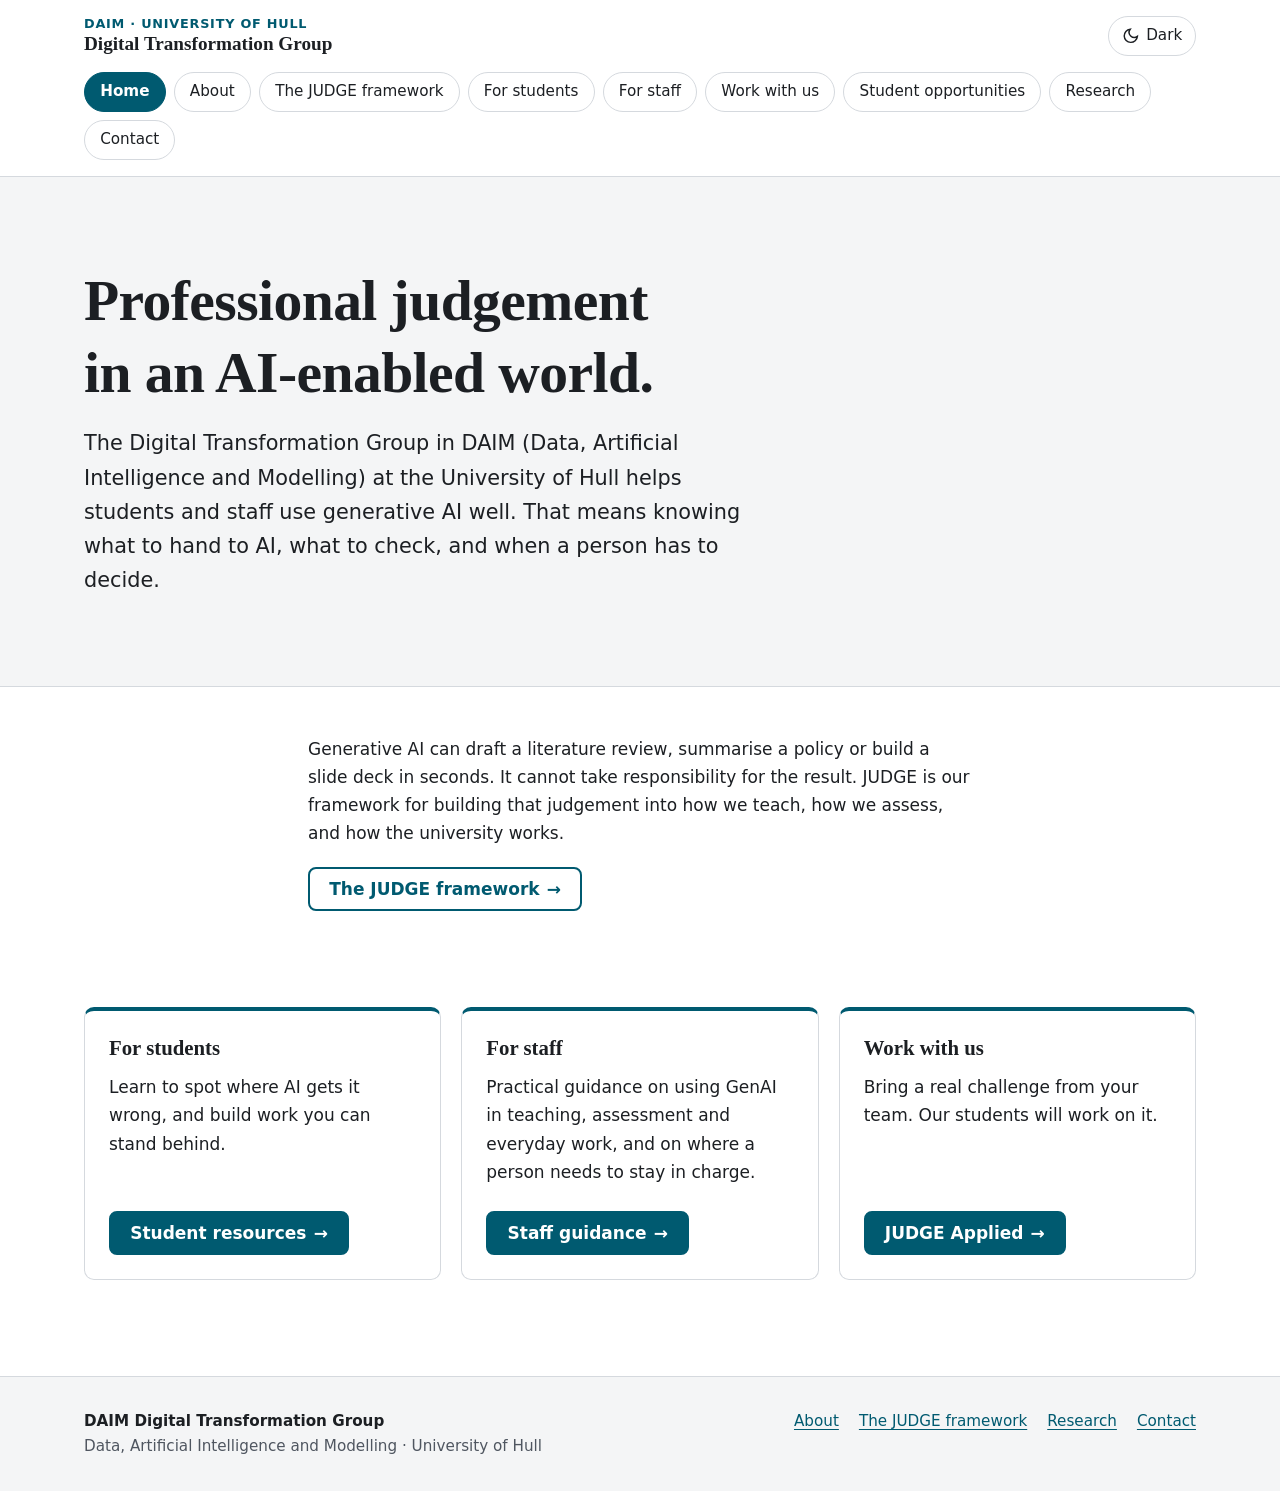
==== index.html @ eb111601 "Add static website for the DAIM Digital Transformation Group Nine pages from content/site-copy.md, s" ====
<!DOCTYPE html>
<html lang="en-GB">
<head>
  <meta charset="utf-8">
  <meta name="viewport" content="width=device-width, initial-scale=1">
  <title>Professional judgement in an AI-enabled world. | DAIM Digital Transformation Group</title>
  <meta name="description" content="DAIM's Digital Transformation Group, University of Hull: the JUDGE framework for professional judgement with generative AI.">
  <meta property="og:title" content="Professional judgement in an AI-enabled world. | DAIM Digital Transformation Group">
  <meta property="og:description" content="DAIM's Digital Transformation Group, University of Hull: the JUDGE framework for professional judgement with generative AI.">
  <meta property="og:type" content="website">
  <meta name="color-scheme" content="light dark">
  <script>
    /* Apply a saved light/dark choice before the page paints. */
    (function () {
      var d = document.documentElement;
      d.classList.add('js');
      try { var t = localStorage.getItem('theme'); if (t) d.setAttribute('data-theme', t); } catch (e) {}
    })();
  </script>
  <link rel="stylesheet" href="assets/css/style.css">
  <script src="assets/js/main.js" defer></script>
</head>
<body>
  <a class="skip-link" href="#main">Skip to main content</a>

  <!-- SHARED HEADER: identical on every page (only aria-current changes). -->
  <header class="site-header">
    <div class="wrap header-inner">
      <a class="brand" href="index.html">
        <span class="brand-kicker">DAIM · University of Hull</span>
        <span class="brand-name">Digital Transformation Group</span>
      </a>
      <div class="header-actions">
        <button class="icon-button theme-toggle" type="button" hidden><svg class="icon-moon" viewBox="0 0 24 24" fill="none" stroke="currentColor" stroke-width="2" aria-hidden="true"><path d="M21 12.8A9 9 0 1 1 11.2 3a7 7 0 0 0 9.8 9.8z"/></svg><svg class="icon-sun" viewBox="0 0 24 24" fill="none" stroke="currentColor" stroke-width="2" aria-hidden="true"><circle cx="12" cy="12" r="4"/><path d="M12 2v2M12 20v2M4.9 4.9l1.4 1.4M17.7 17.7l1.4 1.4M2 12h2M20 12h2M4.9 19.1l1.4-1.4M17.7 6.3l1.4-1.4"/></svg><span class="label">Dark</span></button>
        <button class="icon-button nav-toggle" type="button" aria-expanded="false" aria-controls="site-nav" hidden>Menu</button>
      </div>
    </div>
    <nav id="site-nav" class="site-nav" aria-label="Main">
      <div class="wrap">
        <ul>
          <li><a class="nav-button" href="index.html" aria-current="page">Home</a></li>
          <li><a class="nav-button" href="about.html">About</a></li>
          <li><a class="nav-button" href="judge.html">The JUDGE framework</a></li>
          <li><a class="nav-button" href="students.html">For students</a></li>
          <li><a class="nav-button" href="staff.html">For staff</a></li>
          <li><a class="nav-button" href="work-with-us.html">Work with us</a></li>
          <li><a class="nav-button" href="opportunities.html">Student opportunities</a></li>
          <li><a class="nav-button" href="research.html">Research</a></li>
          <li><a class="nav-button" href="contact.html">Contact</a></li>
        </ul>
      </div>
    </nav>
  </header>
  <!-- END SHARED HEADER -->

  <main id="main">

    <section class="page-header hero" aria-labelledby="hero-title">
      <div class="wrap">
        <h1 id="hero-title">Professional judgement in an AI-enabled world.</h1>
        <p class="lede">The Digital Transformation Group in DAIM (Data, Artificial Intelligence and Modelling) at the University of Hull helps students and staff use generative AI well. That means knowing what to hand to AI, what to check, and when a person has to decide.</p>
      </div>
    </section>

    <section class="section" aria-label="Introduction">
      <div class="wrap prose">
        <p>Generative AI can draft a literature review, summarise a policy or build a slide deck in seconds. It cannot take responsibility for the result. JUDGE is our framework for building that judgement into how we teach, how we assess, and how the university works.</p>
        <div class="actions"><a class="button button-secondary" href="judge.html">The JUDGE framework</a></div>
      </div>
    </section>

    <section class="section" aria-label="Where to start">
      <div class="wrap">
        <ul class="card-grid">
          <li class="card">
            <h2>For students</h2>
            <p>Learn to spot where AI gets it wrong, and build work you can stand behind.</p>
            <div class="actions"><a class="button" href="students.html">Student resources</a></div>
          </li>
          <li class="card">
            <h2>For staff</h2>
            <p>Practical guidance on using GenAI in teaching, assessment and everyday work, and on where a person needs to stay in charge.</p>
            <div class="actions"><a class="button" href="staff.html">Staff guidance</a></div>
          </li>
          <li class="card">
            <h2>Work with us</h2>
            <p>Bring a real challenge from your team. Our students will work on it.</p>
            <div class="actions"><a class="button" href="work-with-us.html">JUDGE Applied</a></div>
          </li>
        </ul>
      </div>
    </section>
  </main>

  <!-- SHARED FOOTER: identical on every page. -->
  <footer class="site-footer">
    <div class="wrap footer-inner">
      <div>
        <p class="footer-name">DAIM Digital Transformation Group</p>
        <p>Data, Artificial Intelligence and Modelling · University of Hull</p>
      </div>
      <nav class="footer-nav" aria-label="Footer">
        <ul>
          <li><a href="about.html">About</a></li>
          <li><a href="judge.html">The JUDGE framework</a></li>
          <li><a href="research.html">Research</a></li>
          <li><a href="contact.html">Contact</a></li>
        </ul>
      </nav>
    </div>
  </footer>
  <!-- END SHARED FOOTER -->
</body>
</html>
---- assets/css/style.css ----
/* ==========================================================================
   DAIM Digital Transformation Group — site styles
   --------------------------------------------------------------------------
   BRAND COLOURS: change the values in this first block to match DAIM or
   University of Hull branding. Everything else is derived from them.
   Keep text contrast at WCAG AA (4.5:1) against the backgrounds below:
   - --brand-accent-light is used on near-white backgrounds (light mode)
   - --brand-accent-dark  is used on near-black backgrounds (dark mode)
   ========================================================================== */
:root {
  --brand-accent-light: #005a70;   /* deep teal: 7.5:1 on white */
  --brand-accent-dark:  #6cc6dc;   /* light teal: 9:1 on #14171a */
}

/* ---------- Light theme (default) ---------- */
:root {
  color-scheme: light;
  --bg: #ffffff;
  --bg-subtle: #f4f5f6;
  --surface: #ffffff;
  --text: #1c1f23;
  --text-muted: #4f5660;          /* 7.4:1 on white */
  --border: #d5d9de;
  --accent: var(--brand-accent-light);
  --accent-contrast: #ffffff;     /* text on accent backgrounds */
  --accent-soft: color-mix(in srgb, var(--accent) 9%, var(--bg));
  --focus: var(--accent);

  /* Placeholder tags: deliberately loud so they are easy to find */
  --ph-bg: #fff1a8;
  --ph-text: #3b2f00;
  --ph-border: #a37a00;
}

/* ---------- Dark theme: follows the system unless the visitor picked one ---------- */
@media (prefers-color-scheme: dark) {
  :root:not([data-theme="light"]) {
    color-scheme: dark;
    --bg: #14171a;
    --bg-subtle: #1c2024;
    --surface: #1c2024;
    --text: #e8eaed;
    --text-muted: #b0b6bd;
    --border: #353b42;
    --accent: var(--brand-accent-dark);
    --accent-contrast: #0b1214;
    --ph-bg: #4a3c00;
    --ph-text: #ffe88a;
    --ph-border: #c9a227;
  }
}
:root[data-theme="dark"] {
  color-scheme: dark;
  --bg: #14171a;
  --bg-subtle: #1c2024;
  --surface: #1c2024;
  --text: #e8eaed;
  --text-muted: #b0b6bd;
  --border: #353b42;
  --accent: var(--brand-accent-dark);
  --accent-contrast: #0b1214;
  --ph-bg: #4a3c00;
  --ph-text: #ffe88a;
  --ph-border: #c9a227;
}

/* ---------- Base ---------- */
*, *::before, *::after { box-sizing: border-box; }

html { -webkit-text-size-adjust: 100%; }

body {
  margin: 0;
  background: var(--bg);
  color: var(--text);
  font-family: system-ui, -apple-system, "Segoe UI", Roboto, "Helvetica Neue", Arial, sans-serif;
  font-size: 1.0625rem;
  line-height: 1.65;
  display: flex;
  flex-direction: column;
  min-height: 100vh;
}

main { flex: 1; }

h1, h2, h3 {
  font-family: Georgia, "Iowan Old Style", "Times New Roman", serif;
  font-weight: 600;
  line-height: 1.25;
  margin: 0 0 0.6em;
}
h1 { font-size: clamp(1.9rem, 1.4rem + 2.2vw, 2.75rem); letter-spacing: -0.01em; }
h2 { font-size: clamp(1.4rem, 1.2rem + 0.9vw, 1.75rem); margin-top: 2.2em; }
h3 { font-size: 1.2rem; margin-top: 1.6em; }

p, ul, ol { margin: 0 0 1em; }
li + li { margin-top: 0.35em; }

a { color: var(--accent); text-underline-offset: 0.18em; }
a:hover { text-decoration-thickness: 2px; }

:focus-visible {
  outline: 3px solid var(--focus);
  outline-offset: 2px;
  border-radius: 2px;
}

.wrap {
  width: 100%;
  max-width: 72rem;
  margin: 0 auto;
  padding-inline: 1.25rem;
}
.prose { max-width: 44rem; }

.visually-hidden {
  position: absolute !important;
  width: 1px; height: 1px;
  overflow: hidden;
  clip: rect(0 0 0 0);
  white-space: nowrap;
}
.after-grid { margin-top: 2rem; }

.skip-link {
  position: absolute;
  left: 1rem;
  top: -100px;
  background: var(--accent);
  color: var(--accent-contrast);
  padding: 0.5rem 1rem;
  z-index: 100;
  border-radius: 0 0 6px 6px;
}
.skip-link:focus { top: 0; }

/* ---------- Placeholders: [square-bracket] text still to be filled in ---------- */
.placeholder {
  background: var(--ph-bg);
  color: var(--ph-text);
  border: 1px dashed var(--ph-border);
  border-radius: 4px;
  padding: 0.05em 0.35em;
  font-size: 0.95em;
  font-weight: 600;
  -webkit-box-decoration-break: clone;
  box-decoration-break: clone;
}

/* ---------- Header and navigation ---------- */
.site-header {
  border-bottom: 1px solid var(--border);
  background: var(--bg);
}
.header-inner {
  display: flex;
  align-items: center;
  justify-content: space-between;
  gap: 1rem;
  padding-block: 1rem;
}
.brand {
  display: flex;
  flex-direction: column;
  text-decoration: none;
  color: var(--text);
  line-height: 1.25;
}
.brand-kicker {
  font-size: 0.8rem;
  font-weight: 600;
  letter-spacing: 0.06em;
  text-transform: uppercase;
  color: var(--accent);
}
.brand-name {
  font-family: Georgia, "Times New Roman", serif;
  font-size: 1.2rem;
  font-weight: 600;
}
.header-actions { display: flex; gap: 0.5rem; }

.icon-button {
  font: inherit;
  font-size: 0.95rem;
  display: inline-flex;
  align-items: center;
  gap: 0.4rem;
  min-height: 2.5rem;
  padding: 0.35rem 0.8rem;
  border: 1px solid var(--border);
  border-radius: 999px;
  background: var(--surface);
  color: var(--text);
  cursor: pointer;
}
.icon-button:hover { border-color: var(--accent); }
.icon-button svg { width: 1.1rem; height: 1.1rem; }

.theme-toggle .icon-sun { display: none; }
:root[data-theme="dark"] .theme-toggle .icon-sun { display: inline; }
:root[data-theme="dark"] .theme-toggle .icon-moon { display: none; }
@media (prefers-color-scheme: dark) {
  :root:not([data-theme="light"]) .theme-toggle .icon-sun { display: inline; }
  :root:not([data-theme="light"]) .theme-toggle .icon-moon { display: none; }
}

.site-nav { padding-bottom: 1rem; }
.site-nav ul {
  list-style: none;
  margin: 0;
  padding: 0;
  display: flex;
  flex-wrap: wrap;
  gap: 0.5rem;
}
.site-nav li + li { margin-top: 0; }

/* Navigation items are styled as buttons */
.nav-button {
  display: inline-flex;
  align-items: center;
  min-height: 2.5rem;
  padding: 0.4rem 0.95rem;
  border: 1px solid var(--border);
  border-radius: 999px;
  background: var(--surface);
  color: var(--text);
  font-size: 0.95rem;
  font-weight: 500;
  text-decoration: none;
  transition: border-color 0.15s, background-color 0.15s;
}
.nav-button:hover { border-color: var(--accent); background: var(--accent-soft); }
.nav-button[aria-current="page"] {
  background: var(--accent);
  border-color: var(--accent);
  color: var(--accent-contrast);
  font-weight: 600;
}

/* Mobile: collapse the button nav behind a Menu toggle (only when JS is on) */
@media (max-width: 48rem) {
  .js .site-nav[data-open="false"] { display: none; }
  .site-nav ul { flex-direction: column; align-items: stretch; }
  .nav-button { width: 100%; border-radius: 10px; }
}
@media (min-width: 48.01rem) {
  .nav-toggle { display: none !important; }
}

/* ---------- Buttons (calls to action) ---------- */
.button {
  display: inline-flex;
  align-items: center;
  gap: 0.45rem;
  min-height: 2.75rem;
  padding: 0.55rem 1.2rem;
  border-radius: 8px;
  border: 2px solid var(--accent);
  background: var(--accent);
  color: var(--accent-contrast);
  font-weight: 600;
  text-decoration: none;
  line-height: 1.3;
}
.button:hover { filter: brightness(1.1); text-decoration: none; }
.button::after { content: "\2192" / ""; } /* decorative arrow, hidden from screen readers */
.button-secondary {
  background: transparent;
  color: var(--accent);
}
.button-secondary:hover { background: var(--accent-soft); filter: none; }

/* A button whose destination hasn't been decided yet: not a link, clearly flagged */
.button.is-placeholder {
  background: var(--ph-bg);
  color: var(--ph-text);
  border: 2px dashed var(--ph-border);
  cursor: not-allowed;
}
.button.is-placeholder:hover { filter: none; }

.actions { display: flex; flex-wrap: wrap; gap: 0.75rem; margin: 1.25rem 0 0; }

/* ---------- Page header / hero ---------- */
.page-header {
  background: var(--bg-subtle);
  border-bottom: 1px solid var(--border);
  padding-block: clamp(2rem, 5vw, 3.5rem);
}
.page-header h1 { margin-bottom: 0.3em; }
.page-header .lede { font-size: 1.15rem; color: var(--text-muted); max-width: 44rem; margin: 0; }
.eyebrow {
  display: block;
  font-size: 0.85rem;
  font-weight: 600;
  letter-spacing: 0.06em;
  text-transform: uppercase;
  color: var(--accent);
  margin-bottom: 0.5rem;
}

.hero { padding-block: clamp(3rem, 8vw, 5.5rem); }
.hero h1 { font-size: clamp(2.2rem, 1.5rem + 3.2vw, 3.6rem); max-width: 20ch; }
.hero .lede { font-size: clamp(1.1rem, 1rem + 0.4vw, 1.3rem); color: var(--text); max-width: 42rem; }

.section { padding-block: clamp(2rem, 5vw, 3rem); }
.section > .wrap > h2:first-child,
.section > .wrap > .prose > h2:first-child { margin-top: 0; }
.section-alt { background: var(--bg-subtle); border-block: 1px solid var(--border); }

/* ---------- Cards ---------- */
.card-grid {
  display: grid;
  grid-template-columns: repeat(auto-fit, minmax(16rem, 1fr));
  gap: 1.25rem;
  list-style: none;
  padding: 0;
  margin: 0;
}
.card-grid > li + li { margin-top: 0; }
.card {
  display: flex;
  flex-direction: column;
  background: var(--surface);
  border: 1px solid var(--border);
  border-top: 4px solid var(--accent);
  border-radius: 10px;
  padding: 1.5rem;
  height: 100%;
}
.card h2, .card h3 { margin-top: 0; font-size: 1.3rem; }
.card p { flex: 1; }
.card .actions { margin-top: 0.5rem; }

/* ---------- Lists with emphasis ---------- */
.feature-list { list-style: none; padding: 0; }
.feature-list li {
  padding: 0.85rem 1rem;
  border-left: 3px solid var(--accent);
  background: var(--bg-subtle);
  border-radius: 0 6px 6px 0;
}
.feature-list li + li { margin-top: 0.6rem; }

.steps { counter-reset: step; list-style: none; padding: 0; }
.steps > li {
  counter-increment: step;
  position: relative;
  padding-left: 3.25rem;
  min-height: 2.25rem;
}
.steps > li + li { margin-top: 1rem; }
.steps > li::before {
  content: counter(step);
  position: absolute;
  left: 0;
  top: 0;
  width: 2.25rem;
  height: 2.25rem;
  display: grid;
  place-items: center;
  border-radius: 50%;
  background: var(--accent);
  color: var(--accent-contrast);
  font-weight: 700;
}

.note {
  font-size: 0.95rem;
  color: var(--text-muted);
  border-top: 1px solid var(--border);
  padding-top: 0.75rem;
}

/* ---------- JUDGE: strands table (stacks into cards on mobile) ---------- */
.table-strands {
  width: 100%;
  border-collapse: collapse;
  margin: 1.5rem 0;
  font-size: 1rem;
}
.table-strands caption {
  text-align: left;
  font-weight: 600;
  color: var(--text-muted);
  padding-bottom: 0.5rem;
}
.table-strands th, .table-strands td {
  text-align: left;
  vertical-align: top;
  padding: 0.9rem 1rem;
  border-bottom: 1px solid var(--border);
}
.table-strands thead th {
  background: var(--bg-subtle);
  font-size: 0.85rem;
  letter-spacing: 0.04em;
  text-transform: uppercase;
  color: var(--text-muted);
  border-bottom: 2px solid var(--accent);
}
.table-strands tbody th { font-family: Georgia, serif; font-size: 1.1rem; color: var(--accent); white-space: nowrap; }

@media (max-width: 40rem) {
  .table-strands thead { position: absolute; width: 1px; height: 1px; overflow: hidden; clip: rect(0 0 0 0); }
  .table-strands, .table-strands tbody, .table-strands tr, .table-strands th, .table-strands td { display: block; }
  .table-strands tr {
    border: 1px solid var(--border);
    border-top: 4px solid var(--accent);
    border-radius: 10px;
    padding: 0.5rem 0;
    margin-bottom: 1rem;
  }
  .table-strands th, .table-strands td { border: 0; padding: 0.35rem 1rem; }
  .table-strands td::before {
    content: attr(data-label);
    display: block;
    font-size: 0.8rem;
    font-weight: 600;
    letter-spacing: 0.04em;
    text-transform: uppercase;
    color: var(--text-muted);
  }
}

/* ---------- JUDGE: delegation test checklist ---------- */
.checklist {
  list-style: none;
  padding: 0;
  display: grid;
  gap: 0.75rem;
  max-width: 44rem;
}
.checklist li + li { margin-top: 0; }
.checklist li {
  display: grid;
  grid-template-columns: 2.25rem 1fr;
  gap: 0.9rem;
  align-items: start;
  padding: 1rem 1.1rem;
  border: 1px solid var(--border);
  border-radius: 10px;
  background: var(--surface);
}
.checklist .check {
  width: 2.25rem;
  height: 2.25rem;
  border: 2px solid var(--accent);
  border-radius: 6px;
  display: grid;
  place-items: center;
  color: var(--accent);
  font-weight: 700;
}
.checklist .check svg { width: 1.25rem; height: 1.25rem; }

.callout {
  max-width: 44rem;
  margin-top: 1.25rem;
  padding: 1.1rem 1.25rem;
  border-radius: 10px;
  background: var(--accent-soft);
  border: 1px solid var(--accent);
  border-left-width: 6px;
}
.callout p:last-child { margin-bottom: 0; }

/* ---------- JUDGE: trimester timeline ---------- */
.timeline {
  list-style: none;
  padding: 0;
  margin: 1.5rem 0 0;
  display: grid;
  grid-template-columns: repeat(3, 1fr);
  gap: 1.25rem;
  position: relative;
}
.timeline li + li { margin-top: 0; }
.timeline::before {
  content: "";
  position: absolute;
  top: 0.7rem;
  left: 0.7rem;
  right: 0.7rem;
  height: 3px;
  background: var(--accent);
  opacity: 0.45;
}
.timeline li { position: relative; padding-top: 2.4rem; }
.timeline li::before {
  content: "";
  position: absolute;
  top: 0;
  left: 0;
  width: 1.4rem;
  height: 1.4rem;
  border-radius: 50%;
  background: var(--bg);
  border: 4px solid var(--accent);
}
.timeline h3 { margin: 0 0 0.5rem; font-size: 1.15rem; color: var(--accent); }
.timeline ul { padding-left: 1.1rem; margin: 0; }

@media (max-width: 48rem) {
  .timeline { grid-template-columns: 1fr; gap: 1.5rem; }
  .timeline::before { top: 0.7rem; bottom: 0.7rem; left: 0.6rem; right: auto; width: 3px; height: auto; }
  .timeline li { padding-top: 0; padding-left: 2.6rem; }
}

/* ---------- Exercises ---------- */
.template-banner {
  border: 2px dashed var(--ph-border);
  background: var(--ph-bg);
  color: var(--ph-text);
  border-radius: 10px;
  padding: 1rem 1.25rem;
  margin-bottom: 1.5rem;
}
.template-banner p:last-child { margin-bottom: 0; }
.artefact {
  border: 1px solid var(--border);
  border-radius: 10px;
  background: var(--bg-subtle);
  padding: 1.25rem;
  font-family: ui-monospace, SFMono-Regular, Menlo, Consolas, monospace;
  font-size: 0.95rem;
  overflow-x: auto;
}
details {
  border: 1px solid var(--border);
  border-radius: 8px;
  padding: 0.6rem 1rem;
  margin-top: 0.5rem;
}
summary { cursor: pointer; font-weight: 600; color: var(--accent); }
details[open] summary { margin-bottom: 0.5rem; }

/* ---------- Footer ---------- */
.site-footer {
  margin-top: 3rem;
  border-top: 1px solid var(--border);
  background: var(--bg-subtle);
  padding-block: 2rem;
  font-size: 0.95rem;
  color: var(--text-muted);
}
.footer-inner {
  display: flex;
  flex-wrap: wrap;
  justify-content: space-between;
  gap: 1.5rem;
}
.footer-name { font-weight: 600; color: var(--text); margin: 0; }
.site-footer p { margin: 0; }
.footer-nav ul {
  list-style: none;
  margin: 0;
  padding: 0;
  display: flex;
  flex-wrap: wrap;
  gap: 0.4rem 1.25rem;
}
.footer-nav li + li { margin-top: 0; }

/* ---------- Motion ---------- */
@media (prefers-reduced-motion: reduce) {
  * { transition: none !important; }
}
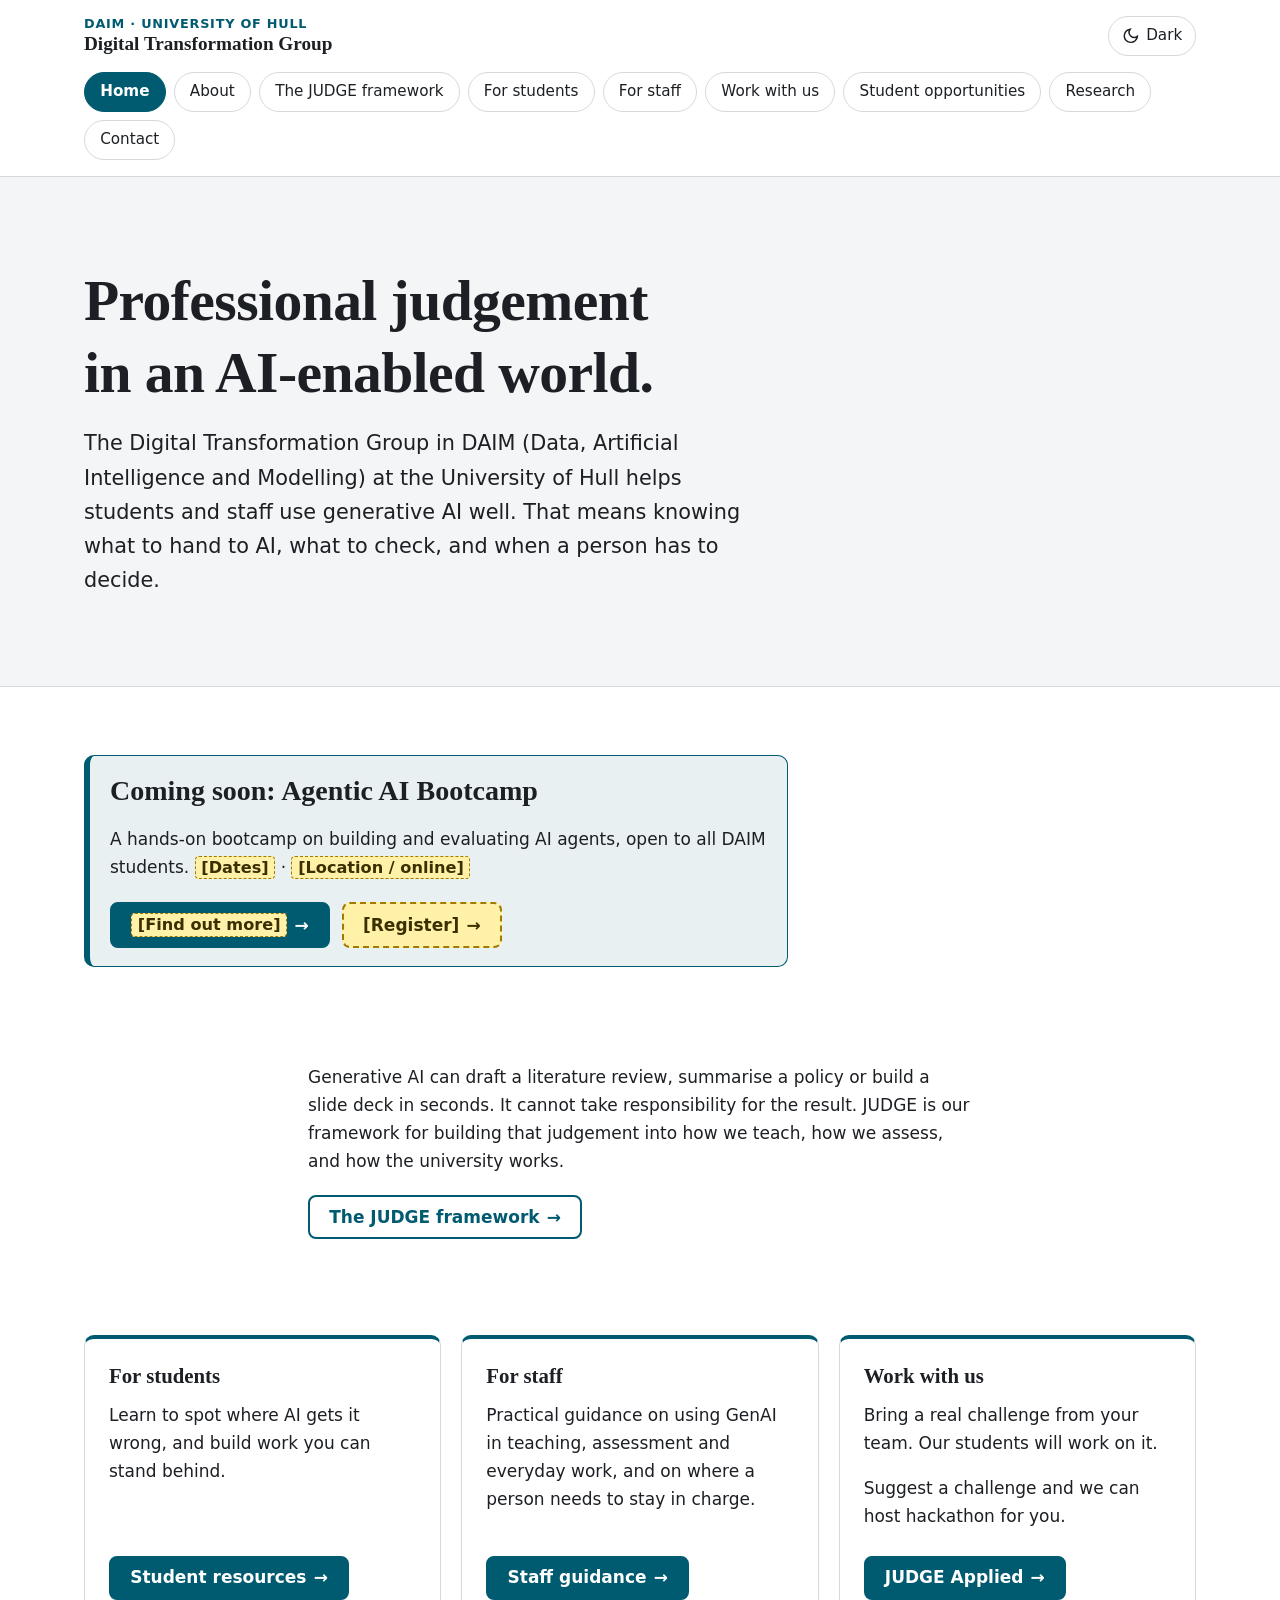
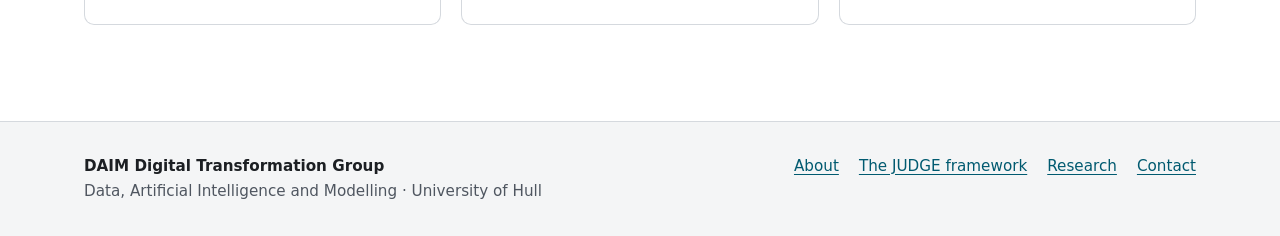
==== commit 3efd50c6: "Apply site-copy updates: bootcamp, team names, hackathon section Co-Authored-By: Claude Opus 5.5 <no" ====
--- a/index.html
+++ b/index.html
@@ -62,6 +62,16 @@
       </div>
     </section>
 
+    <section class="section" aria-labelledby="bootcamp-teaser">
+      <div class="wrap">
+        <div class="callout">
+          <h2 id="bootcamp-teaser">Coming soon: Agentic AI Bootcamp</h2>
+          <p>A hands-on bootcamp on building and evaluating AI agents, open to all DAIM students. <mark class="placeholder">[Dates]</mark> · <mark class="placeholder">[Location / online]</mark></p>
+          <div class="actions"><a class="button" href="students.html#agentic-ai-bootcamp"><mark class="placeholder">[Find out more]</mark></a> <a class="button is-placeholder" role="link" aria-disabled="true">[Register]</a></div>
+        </div>
+      </div>
+    </section>
+
     <section class="section" aria-label="Introduction">
       <div class="wrap prose">
         <p>Generative AI can draft a literature review, summarise a policy or build a slide deck in seconds. It cannot take responsibility for the result. JUDGE is our framework for building that judgement into how we teach, how we assess, and how the university works.</p>
@@ -85,6 +95,7 @@
           <li class="card">
             <h2>Work with us</h2>
             <p>Bring a real challenge from your team. Our students will work on it.</p>
+            <p>Suggest a challenge and we can host hackathon for you.</p>
             <div class="actions"><a class="button" href="work-with-us.html">JUDGE Applied</a></div>
           </li>
         </ul>
--- a/assets/css/style.css
+++ b/assets/css/style.css
@@ -375,25 +375,25 @@
 }
 
 /* ---------- JUDGE: strands table (stacks into cards on mobile) ---------- */
-.table-strands {
+.data-table {
   width: 100%;
   border-collapse: collapse;
   margin: 1.5rem 0;
   font-size: 1rem;
 }
-.table-strands caption {
+.data-table caption {
   text-align: left;
   font-weight: 600;
   color: var(--text-muted);
   padding-bottom: 0.5rem;
 }
-.table-strands th, .table-strands td {
+.data-table th, .data-table td {
   text-align: left;
   vertical-align: top;
   padding: 0.9rem 1rem;
   border-bottom: 1px solid var(--border);
 }
-.table-strands thead th {
+.data-table thead th {
   background: var(--bg-subtle);
   font-size: 0.85rem;
   letter-spacing: 0.04em;
@@ -401,20 +401,20 @@
   color: var(--text-muted);
   border-bottom: 2px solid var(--accent);
 }
-.table-strands tbody th { font-family: Georgia, serif; font-size: 1.1rem; color: var(--accent); white-space: nowrap; }
+.data-table tbody th { font-family: Georgia, serif; font-size: 1.1rem; color: var(--accent); white-space: nowrap; }
 
 @media (max-width: 40rem) {
-  .table-strands thead { position: absolute; width: 1px; height: 1px; overflow: hidden; clip: rect(0 0 0 0); }
-  .table-strands, .table-strands tbody, .table-strands tr, .table-strands th, .table-strands td { display: block; }
-  .table-strands tr {
+  .data-table thead { position: absolute; width: 1px; height: 1px; overflow: hidden; clip: rect(0 0 0 0); }
+  .data-table, .data-table tbody, .data-table tr, .data-table th, .data-table td { display: block; }
+  .data-table tr {
     border: 1px solid var(--border);
     border-top: 4px solid var(--accent);
     border-radius: 10px;
     padding: 0.5rem 0;
     margin-bottom: 1rem;
   }
-  .table-strands th, .table-strands td { border: 0; padding: 0.35rem 1rem; }
-  .table-strands td::before {
+  .data-table th, .data-table td { border: 0; padding: 0.35rem 1rem; }
+  .data-table td::before {
     content: attr(data-label);
     display: block;
     font-size: 0.8rem;
@@ -568,3 +568,20 @@
 @media (prefers-reduced-motion: reduce) {
   * { transition: none !important; }
 }
+
+/* ---------- Figures ---------- */
+.figure { margin: 1.5rem 0; }
+.figure img {
+  display: block;
+  width: 100%;
+  height: auto;
+  border-radius: 10px;
+  border: 1px solid var(--border);
+}
+.figure figcaption {
+  margin-top: 0.5rem;
+  font-size: 0.95rem;
+  font-style: italic;
+  color: var(--text-muted);
+}
+.callout h2 { margin-top: 0; }
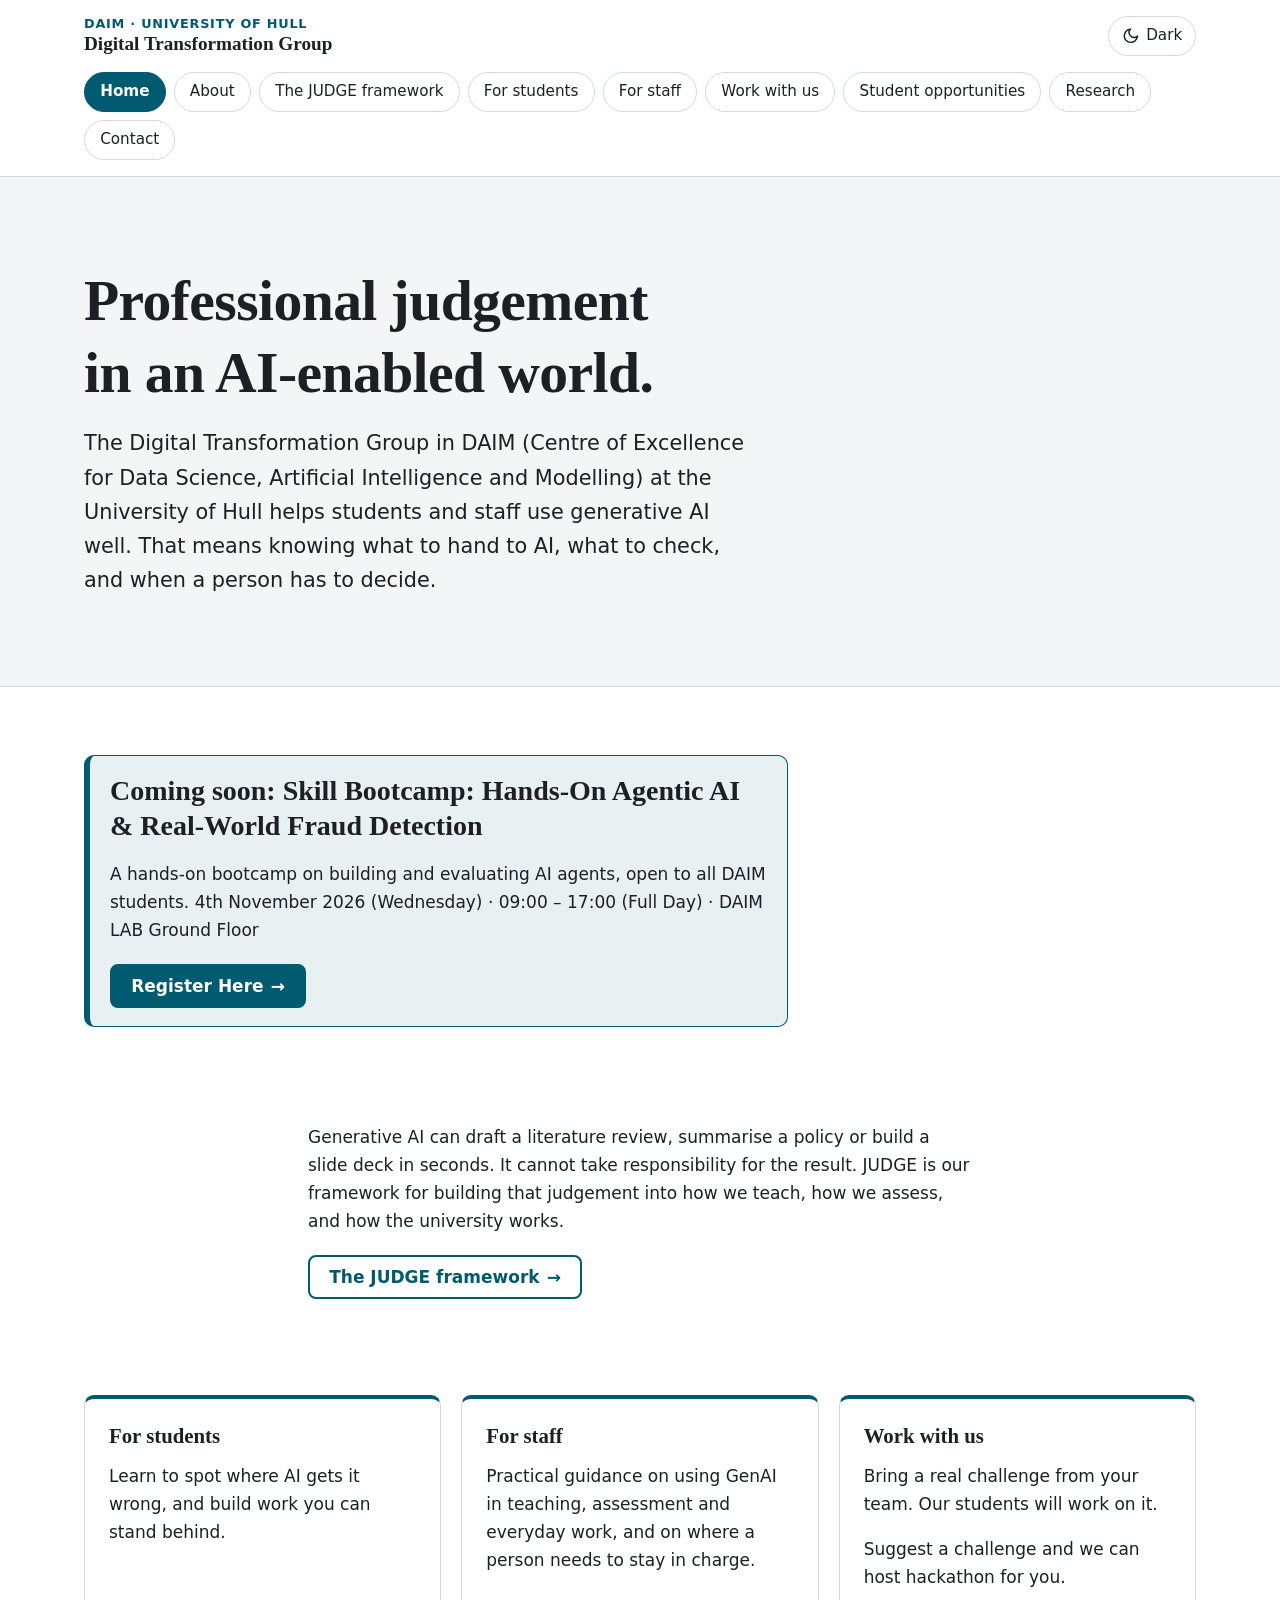
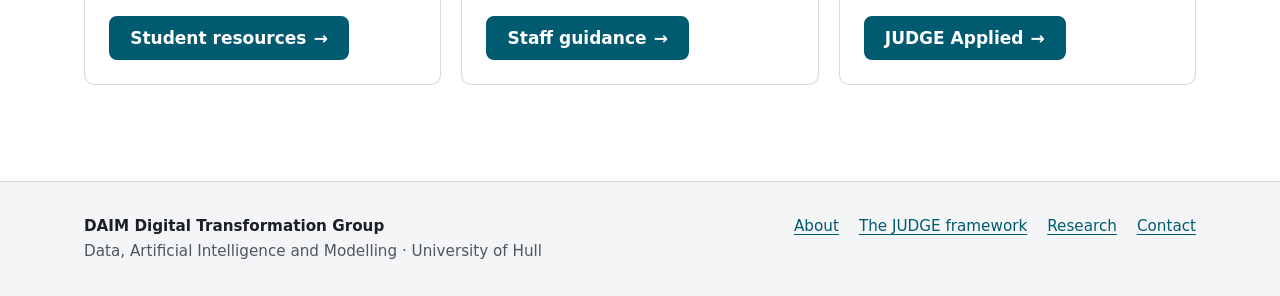
==== commit f26245c4: "Update website content and contact form" ====
--- a/index.html
+++ b/index.html
@@ -58,16 +58,16 @@
     <section class="page-header hero" aria-labelledby="hero-title">
       <div class="wrap">
         <h1 id="hero-title">Professional judgement in an AI-enabled world.</h1>
-        <p class="lede">The Digital Transformation Group in DAIM (Data, Artificial Intelligence and Modelling) at the University of Hull helps students and staff use generative AI well. That means knowing what to hand to AI, what to check, and when a person has to decide.</p>
+        <p class="lede">The Digital Transformation Group in DAIM (Centre of Excellence for Data Science, Artificial Intelligence and Modelling) at the University of Hull helps students and staff use generative AI well. That means knowing what to hand to AI, what to check, and when a person has to decide.</p>
       </div>
     </section>
 
     <section class="section" aria-labelledby="bootcamp-teaser">
       <div class="wrap">
         <div class="callout">
-          <h2 id="bootcamp-teaser">Coming soon: Agentic AI Bootcamp</h2>
-          <p>A hands-on bootcamp on building and evaluating AI agents, open to all DAIM students. <mark class="placeholder">[Dates]</mark> · <mark class="placeholder">[Location / online]</mark></p>
-          <div class="actions"><a class="button" href="students.html#agentic-ai-bootcamp"><mark class="placeholder">[Find out more]</mark></a> <a class="button is-placeholder" role="link" aria-disabled="true">[Register]</a></div>
+          <h2 id="bootcamp-teaser">Coming soon: Skill Bootcamp: Hands-On Agentic AI & Real-World Fraud Detection</h2>
+          <p>A hands-on bootcamp on building and evaluating AI agents, open to all DAIM students. 4th November 2026 (Wednesday) · 09:00 – 17:00 (Full Day) · DAIM LAB Ground Floor</p>
+          <div class="actions"><a class="button" href="https://forms.cloud.microsoft/e/7WV45ac4VdLinks to an external site.">Register Here</a> </div>
         </div>
       </div>
     </section>
